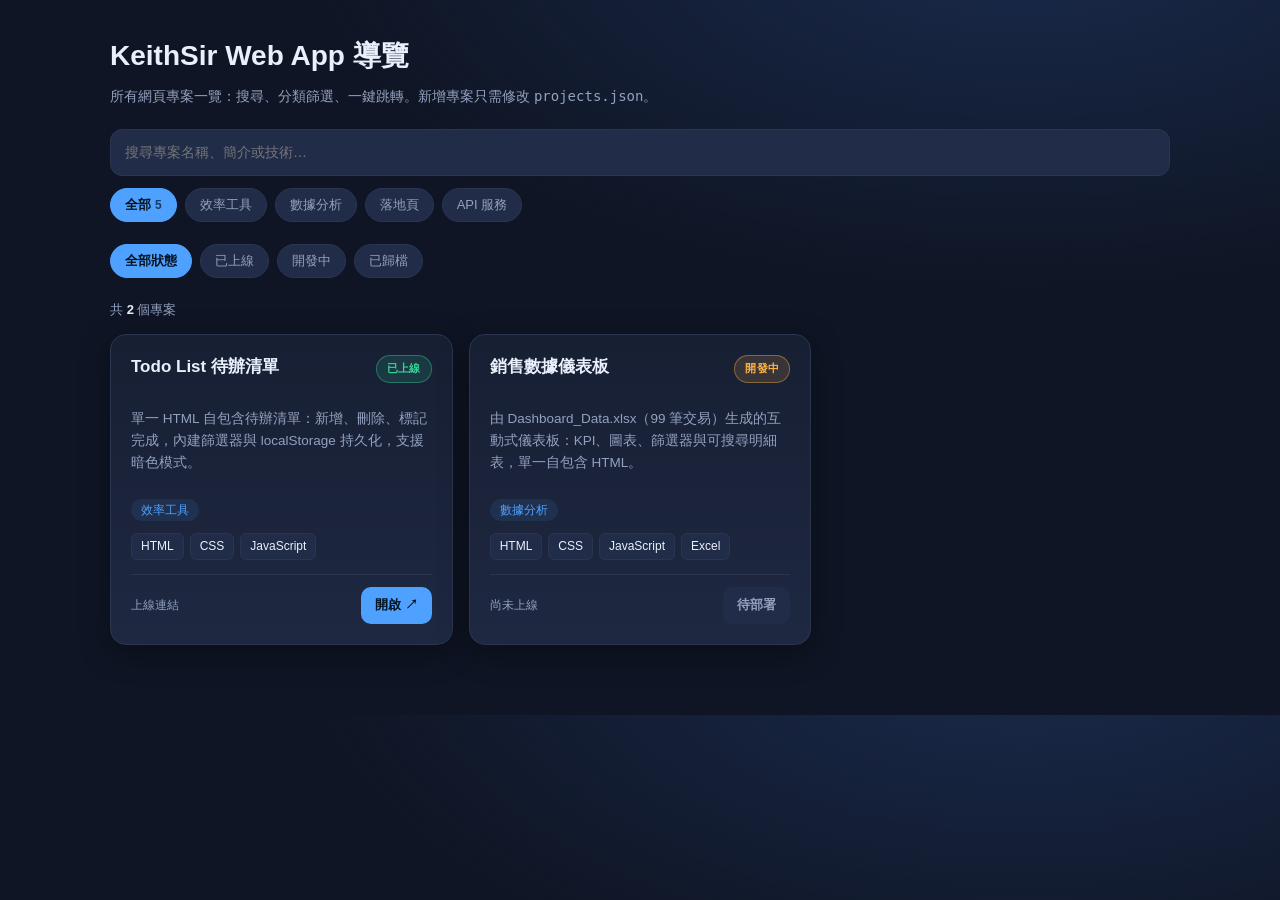
==== navigator/index.html @ 3a2b88e7 "Add Navigator landing: card grid + search + category/status filters, data-driven from projects.json" ====
<!DOCTYPE html>
<html lang="zh-Hant">
<head>
<meta charset="utf-8">
<meta name="viewport" content="width=device-width, initial-scale=1">
<title>KeithSir Web App 導覽</title>
<style>
:root{
  --bg:#0f1524; --panel:#171f33; --panel2:#1e2841; --line:#2a3550;
  --ink:#eaf0fb; --muted:#93a1bf; --accent:#4ea1ff; --good:#34d399;
  --warn:#ffb347; --archived:#8b95ab; --chip:#212c48;
  --shadow:0 8px 30px rgba(0,0,0,.35);
}
*{box-sizing:border-box}
body{margin:0;background:radial-gradient(1200px 600px at 80% -10%,#1a2b4d 0,transparent 60%),var(--bg);
  color:var(--ink);font:15px/1.6 -apple-system,BlinkMacSystemFont,"Segoe UI","Noto Sans TC","Microsoft JhengHei",sans-serif;
  -webkit-font-smoothing:antialiased}
.wrap{max-width:1100px;margin:0 auto;padding:34px 20px 70px}
header h1{font-size:28px;margin:0 0 6px}
header .sub{color:var(--muted);font-size:14px}
.toolbar{display:flex;flex-wrap:wrap;gap:12px;align-items:center;margin:22px 0 8px}
.search{flex:1 1 260px}
.search input{width:100%;background:var(--chip);border:1px solid var(--line);color:var(--ink);
  border-radius:12px;padding:11px 14px;font:inherit;font-size:14px}
.search input:focus{outline:none;border-color:var(--accent)}
.search .icon{margin-right:8px;opacity:.6}
.chips{display:flex;flex-wrap:wrap;gap:8px;margin:12px 0 22px}
.chip{background:var(--chip);border:1px solid var(--line);color:var(--muted);border-radius:999px;
  padding:7px 14px;font-size:13px;cursor:pointer;transition:all .15s;user-select:none}
.chip:hover{border-color:var(--accent);color:var(--ink)}
.chip.active{background:var(--accent);border-color:var(--accent);color:#04121f;font-weight:600}
.chip .n{opacity:.7;font-size:12px;margin-left:4px}
.grid{display:grid;gap:16px;grid-template-columns:repeat(auto-fill,minmax(300px,1fr))}
.card{background:linear-gradient(180deg,var(--panel),var(--panel2));border:1px solid var(--line);
  border-radius:16px;box-shadow:var(--shadow);padding:20px;display:flex;flex-direction:column;gap:12px;
  transition:transform .15s, border-color .15s}
.card:hover{transform:translateY(-3px);border-color:var(--accent)}
.card-top{display:flex;justify-content:space-between;align-items:flex-start;gap:10px}
.card h3{margin:0;font-size:17px;line-height:1.4}
.badge{font-size:11px;font-weight:700;padding:4px 10px;border-radius:999px;white-space:nowrap;letter-spacing:.3px}
.badge.live{background:rgba(52,211,153,.14);color:var(--good);border:1px solid rgba(52,211,153,.4)}
.badge.dev{background:rgba(255,179,71,.14);color:var(--warn);border:1px solid rgba(255,179,71,.4)}
.badge.archived{background:rgba(139,149,171,.14);color:var(--archived);border:1px solid rgba(139,149,171,.4)}
.desc{color:var(--muted);font-size:13.5px;flex:1}
.stack{display:flex;flex-wrap:wrap;gap:6px}
.stack span{background:var(--chip);border:1px solid var(--line);border-radius:6px;
  padding:3px 9px;font-size:12px;color:var(--ink)}
.cats{display:flex;flex-wrap:wrap;gap:6px}
.cats span{font-size:11.5px;color:var(--accent);background:rgba(78,161,255,.1);
  border-radius:999px;padding:2px 10px}
.card-foot{display:flex;justify-content:space-between;align-items:center;border-top:1px solid var(--line);padding-top:12px;margin-top:2px}
.card-foot .count{font-size:12px;color:var(--muted)}
.btn{display:inline-flex;align-items:center;gap:6px;background:var(--accent);color:#04121f;font-weight:600;
  font-size:13px;border-radius:10px;padding:8px 14px;text-decoration:none;transition:filter .15s}
.btn:hover{filter:brightness(1.1)}
.btn.disabled{background:var(--chip);color:var(--muted);pointer-events:none}
.empty{text-align:center;padding:60px 20px;color:var(--muted)}
.empty .big{font-size:40px;margin-bottom:10px}
.error{border:1px solid #ff6b6b;background:rgba(255,107,107,.08);border-radius:12px;padding:16px 18px;
  font-size:14px;margin-top:20px}
.error code{background:var(--chip);padding:2px 8px;border-radius:6px;font-size:13px}
.result-info{font-size:13px;color:var(--muted);margin:0 0 14px}
.result-info b{color:var(--ink)}
@media print{
  body{background:#fff;color:#111}
  .wrap{max-width:100%;padding:0}
  .card{box-shadow:none;border:1px solid #ccc;background:#fff;transform:none}
  *{color:#111!important}
  .desc,.badge,.stack span,.cats span{color:#333!important}
  .toolbar,.chips{display:none!important}
}
</style>
</head>
<body>
<div class="wrap">
  <header>
    <h1>KeithSir Web App 導覽</h1>
    <div class="sub">所有網頁專案一覽：搜尋、分類篩選、一鍵跳轉。新增專案只需修改 <code>projects.json</code>。</div>
  </header>

  <div class="toolbar">
    <div class="search">
      <input type="search" id="q" placeholder="搜尋專案名稱、簡介或技術…" aria-label="搜尋專案">
    </div>
  </div>

  <div class="chips" id="catChips" role="group" aria-label="分類篩選"></div>
  <div class="chips" id="statusChips" role="group" aria-label="狀態篩選"></div>

  <p class="result-info" id="resultInfo" aria-live="polite"></p>

  <main>
    <div id="errorBox" class="error" hidden></div>
    <div class="grid" id="grid"></div>
    <div class="empty" id="empty" hidden>
      <div class="big">🔍</div>
      <div>找不到符合條件的專案，請嘗試其他搜尋字或重設篩選。</div>
      <button class="btn" id="resetAll" style="margin-top:14px">重設篩選</button>
    </div>
  </main>
</div>

<script>
/* ===== 資料來源：navigator/projects.json（唯一需修改的檔案） ===== */
let DATA = null;
const state = { q:'', cat:'all', status:'all' };

async function load(){
  const box = document.getElementById('errorBox');
  try{
    const res = await fetch('projects.json', {cache:'no-cache'});
    if(!res.ok) throw new Error('HTTP '+res.status);
    DATA = await res.json();
    if(!DATA || !Array.isArray(DATA.projects)) throw new Error('projects.json 格式錯誤（缺少 projects 陣列）');
    init();
  }catch(e){
    box.hidden = false;
    box.innerHTML = '<b>無法載入 projects.json</b>：'+esc(e.message)+
      (location.protocol==='file:'
        ? '<br><br>本頁需要透過 HTTP 開啟（GitHub Pages 或本地伺服器）。可執行：<code>python3 -m http.server</code> 後再瀏覽。'
        : '<br><br>請確認 <code>projects.json</code> 位於同目錄且為合法 JSON。');
    document.getElementById('grid').hidden = true;
  }
}
function esc(s){return String(s).replace(/[&<>"]/g,c=>({'&':'&amp;','<':'&lt;','>':'&gt;','"':'&quot;'}[c]));}

function init(){
  buildChips();
  render();
}

function buildChips(){
  // category chips: "all" + each label key present in data
  const cats = new Set();
  DATA.projects.forEach(p=>(p.categories||[]).forEach(c=>cats.add(c)));
  const catKeys = DATA.categoryLabels ? Object.keys(DATA.categoryLabels) : [];
  const catSet = new Set([...catKeys, ...cats]);
  const cEl = document.getElementById('catChips');
  cEl.innerHTML = chip('cat','all','全部',catSet.size+1) +
    [...catSet].map(k=>chip('cat',k,(DATA.categoryLabels&&DATA.categoryLabels[k])||k,null)).join('');
  // status chips
  const sKeys = DATA.statusLabels ? Object.keys(DATA.statusLabels) : ['live','dev','archived'];
  document.getElementById('statusChips').innerHTML =
    chip('status','all','全部狀態',null) +
    sKeys.map(k=>chip('status',k,(DATA.statusLabels&&DATA.statusLabels[k])||k,null)).join('');
  cEl.querySelectorAll('.chip').forEach(el=>{
    el.onclick=()=>{state.cat=el.dataset.v;syncChips('cat',cEl);render();};
  });
  document.querySelectorAll('#statusChips .chip').forEach(el=>{
    el.onclick=()=>{state.status=el.dataset.v;syncChips('status',document.getElementById('statusChips'));render();};
  });
  document.getElementById('q').oninput = e=>{state.q=e.target.value;render();};
  document.getElementById('resetAll').onclick = reset;
}
function chip(type,v,label,count){
  return `<button class="chip${v===state[type]?' active':''}" data-v="${esc(v)}" aria-pressed="${v===state[type]}">${esc(label)}${count!==null?`<span class="n">${count}</span>`:''}</button>`;
}
function syncChips(type,root){
  root.querySelectorAll('.chip').forEach(el=>{
    const on = el.dataset.v===state[type];
    el.classList.toggle('active',on);
    el.setAttribute('aria-pressed',on);
  });
}
function reset(){
  state.q='';state.cat='all';state.status='all';
  document.getElementById('q').value='';
  syncChips('cat',document.getElementById('catChips'));
  syncChips('status',document.getElementById('statusChips'));
  render();
}

function filtered(){
  const q = state.q.trim().toLowerCase();
  return DATA.projects.filter(p=>{
    if(state.cat!=='all' && !(p.categories||[]).includes(state.cat)) return false;
    if(state.status!=='all' && p.status!==state.status) return false;
    if(q){
      const hay = [p.name,p.description,(p.stack||[]).join(' '),(p.categories||[]).join(' ')]
        .join(' ').toLowerCase();
      if(!hay.includes(q)) return false;
    }
    return true;
  });
}

function render(){
  syncChips('cat',document.getElementById('catChips'));
  syncChips('status',document.getElementById('statusChips'));
  const rows = filtered();
  const grid = document.getElementById('grid');
  const empty = document.getElementById('empty');
  document.getElementById('resultInfo').innerHTML =
    `共 <b>${DATA.projects.length}</b> 個專案` +
    (rows.length!==DATA.projects.length?`，目前顯示 <b>${rows.length}</b>`:'');

  if(!rows.length){grid.innerHTML='';grid.hidden=true;empty.hidden=false;return;}
  empty.hidden=true;grid.hidden=false;
  grid.innerHTML = rows.map(p=>{
    const sLabel=(DATA.statusLabels&&DATA.statusLabels[p.status])||p.status||'未知';
    const hasUrl = !!p.url;
    return `<article class="card">
      <div class="card-top">
        <h3>${esc(p.name)}</h3>
        <span class="badge ${esc(p.status||'archived')}" title="狀態">${esc(sLabel)}</span>
      </div>
      <p class="desc">${esc(p.description||'')}</p>
      <div class="cats">${(p.categories||[]).map(c=>`<span>${esc((DATA.categoryLabels&&DATA.categoryLabels[c])||c)}</span>`).join('')}</div>
      <div class="stack">${(p.stack||[]).map(s=>`<span>${esc(s)}</span>`).join('')}</div>
      <div class="card-foot">
        <span class="count">${hasUrl?'上線連結':'尚未上線'}</span>
        ${hasUrl
          ? `<a class="btn" href="${esc(p.url)}" target="_blank" rel="noopener noreferrer">開啟 ↗</a>`
          : `<span class="btn disabled">待部署</span>`}
      </div>
    </article>`;
  }).join('');
}
load();
</script>
</body>
</html>
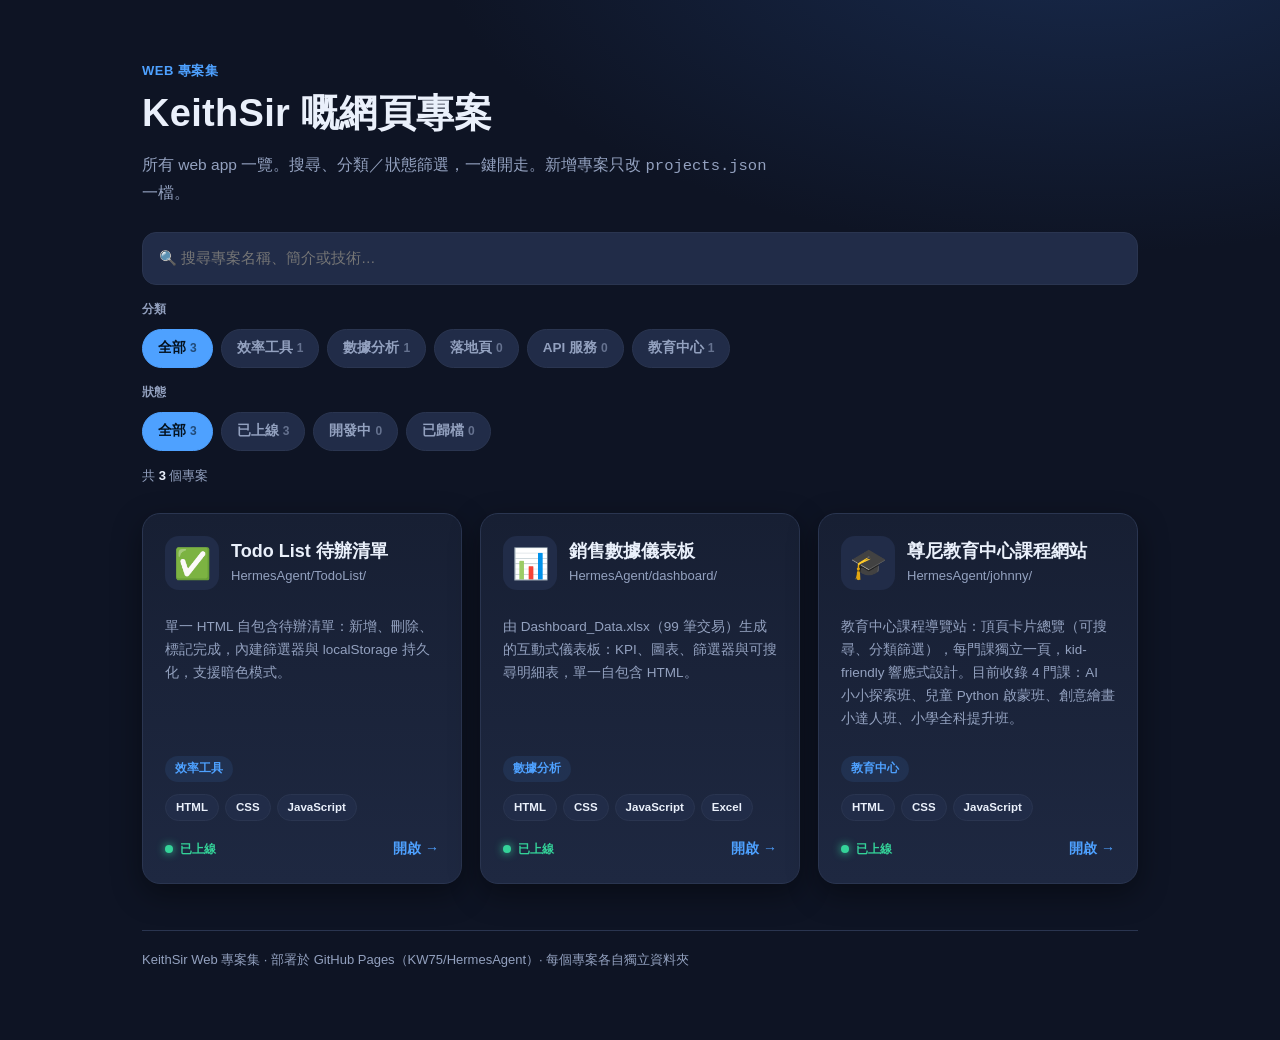
==== commit 070b7d6c: "Merge navigator into root: data-driven hub at root, navigator/ now redirects" ====
--- a/navigator/index.html
+++ b/navigator/index.html
@@ -2,221 +2,10 @@
 <html lang="zh-Hant">
 <head>
 <meta charset="utf-8">
-<meta name="viewport" content="width=device-width, initial-scale=1">
-<title>KeithSir Web App 導覽</title>
-<style>
-:root{
-  --bg:#0f1524; --panel:#171f33; --panel2:#1e2841; --line:#2a3550;
-  --ink:#eaf0fb; --muted:#93a1bf; --accent:#4ea1ff; --good:#34d399;
-  --warn:#ffb347; --archived:#8b95ab; --chip:#212c48;
-  --shadow:0 8px 30px rgba(0,0,0,.35);
-}
-*{box-sizing:border-box}
-body{margin:0;background:radial-gradient(1200px 600px at 80% -10%,#1a2b4d 0,transparent 60%),var(--bg);
-  color:var(--ink);font:15px/1.6 -apple-system,BlinkMacSystemFont,"Segoe UI","Noto Sans TC","Microsoft JhengHei",sans-serif;
-  -webkit-font-smoothing:antialiased}
-.wrap{max-width:1100px;margin:0 auto;padding:34px 20px 70px}
-header h1{font-size:28px;margin:0 0 6px}
-header .sub{color:var(--muted);font-size:14px}
-.toolbar{display:flex;flex-wrap:wrap;gap:12px;align-items:center;margin:22px 0 8px}
-.search{flex:1 1 260px}
-.search input{width:100%;background:var(--chip);border:1px solid var(--line);color:var(--ink);
-  border-radius:12px;padding:11px 14px;font:inherit;font-size:14px}
-.search input:focus{outline:none;border-color:var(--accent)}
-.search .icon{margin-right:8px;opacity:.6}
-.chips{display:flex;flex-wrap:wrap;gap:8px;margin:12px 0 22px}
-.chip{background:var(--chip);border:1px solid var(--line);color:var(--muted);border-radius:999px;
-  padding:7px 14px;font-size:13px;cursor:pointer;transition:all .15s;user-select:none}
-.chip:hover{border-color:var(--accent);color:var(--ink)}
-.chip.active{background:var(--accent);border-color:var(--accent);color:#04121f;font-weight:600}
-.chip .n{opacity:.7;font-size:12px;margin-left:4px}
-.grid{display:grid;gap:16px;grid-template-columns:repeat(auto-fill,minmax(300px,1fr))}
-.card{background:linear-gradient(180deg,var(--panel),var(--panel2));border:1px solid var(--line);
-  border-radius:16px;box-shadow:var(--shadow);padding:20px;display:flex;flex-direction:column;gap:12px;
-  transition:transform .15s, border-color .15s}
-.card:hover{transform:translateY(-3px);border-color:var(--accent)}
-.card-top{display:flex;justify-content:space-between;align-items:flex-start;gap:10px}
-.card h3{margin:0;font-size:17px;line-height:1.4}
-.badge{font-size:11px;font-weight:700;padding:4px 10px;border-radius:999px;white-space:nowrap;letter-spacing:.3px}
-.badge.live{background:rgba(52,211,153,.14);color:var(--good);border:1px solid rgba(52,211,153,.4)}
-.badge.dev{background:rgba(255,179,71,.14);color:var(--warn);border:1px solid rgba(255,179,71,.4)}
-.badge.archived{background:rgba(139,149,171,.14);color:var(--archived);border:1px solid rgba(139,149,171,.4)}
-.desc{color:var(--muted);font-size:13.5px;flex:1}
-.stack{display:flex;flex-wrap:wrap;gap:6px}
-.stack span{background:var(--chip);border:1px solid var(--line);border-radius:6px;
-  padding:3px 9px;font-size:12px;color:var(--ink)}
-.cats{display:flex;flex-wrap:wrap;gap:6px}
-.cats span{font-size:11.5px;color:var(--accent);background:rgba(78,161,255,.1);
-  border-radius:999px;padding:2px 10px}
-.card-foot{display:flex;justify-content:space-between;align-items:center;border-top:1px solid var(--line);padding-top:12px;margin-top:2px}
-.card-foot .count{font-size:12px;color:var(--muted)}
-.btn{display:inline-flex;align-items:center;gap:6px;background:var(--accent);color:#04121f;font-weight:600;
-  font-size:13px;border-radius:10px;padding:8px 14px;text-decoration:none;transition:filter .15s}
-.btn:hover{filter:brightness(1.1)}
-.btn.disabled{background:var(--chip);color:var(--muted);pointer-events:none}
-.empty{text-align:center;padding:60px 20px;color:var(--muted)}
-.empty .big{font-size:40px;margin-bottom:10px}
-.error{border:1px solid #ff6b6b;background:rgba(255,107,107,.08);border-radius:12px;padding:16px 18px;
-  font-size:14px;margin-top:20px}
-.error code{background:var(--chip);padding:2px 8px;border-radius:6px;font-size:13px}
-.result-info{font-size:13px;color:var(--muted);margin:0 0 14px}
-.result-info b{color:var(--ink)}
-@media print{
-  body{background:#fff;color:#111}
-  .wrap{max-width:100%;padding:0}
-  .card{box-shadow:none;border:1px solid #ccc;background:#fff;transform:none}
-  *{color:#111!important}
-  .desc,.badge,.stack span,.cats span{color:#333!important}
-  .toolbar,.chips{display:none!important}
-}
-</style>
+<meta http-equiv="refresh" content="0; url=../">
+<title>Redirecting…</title>
 </head>
 <body>
-<div class="wrap">
-  <header>
-    <h1>KeithSir Web App 導覽</h1>
-    <div class="sub">所有網頁專案一覽：搜尋、分類篩選、一鍵跳轉。新增專案只需修改 <code>projects.json</code>。</div>
-  </header>
-
-  <div class="toolbar">
-    <div class="search">
-      <input type="search" id="q" placeholder="搜尋專案名稱、簡介或技術…" aria-label="搜尋專案">
-    </div>
-  </div>
-
-  <div class="chips" id="catChips" role="group" aria-label="分類篩選"></div>
-  <div class="chips" id="statusChips" role="group" aria-label="狀態篩選"></div>
-
-  <p class="result-info" id="resultInfo" aria-live="polite"></p>
-
-  <main>
-    <div id="errorBox" class="error" hidden></div>
-    <div class="grid" id="grid"></div>
-    <div class="empty" id="empty" hidden>
-      <div class="big">🔍</div>
-      <div>找不到符合條件的專案，請嘗試其他搜尋字或重設篩選。</div>
-      <button class="btn" id="resetAll" style="margin-top:14px">重設篩選</button>
-    </div>
-  </main>
-</div>
-
-<script>
-/* ===== 資料來源：navigator/projects.json（唯一需修改的檔案） ===== */
-let DATA = null;
-const state = { q:'', cat:'all', status:'all' };
-
-async function load(){
-  const box = document.getElementById('errorBox');
-  try{
-    const res = await fetch('projects.json', {cache:'no-cache'});
-    if(!res.ok) throw new Error('HTTP '+res.status);
-    DATA = await res.json();
-    if(!DATA || !Array.isArray(DATA.projects)) throw new Error('projects.json 格式錯誤（缺少 projects 陣列）');
-    init();
-  }catch(e){
-    box.hidden = false;
-    box.innerHTML = '<b>無法載入 projects.json</b>：'+esc(e.message)+
-      (location.protocol==='file:'
-        ? '<br><br>本頁需要透過 HTTP 開啟（GitHub Pages 或本地伺服器）。可執行：<code>python3 -m http.server</code> 後再瀏覽。'
-        : '<br><br>請確認 <code>projects.json</code> 位於同目錄且為合法 JSON。');
-    document.getElementById('grid').hidden = true;
-  }
-}
-function esc(s){return String(s).replace(/[&<>"]/g,c=>({'&':'&amp;','<':'&lt;','>':'&gt;','"':'&quot;'}[c]));}
-
-function init(){
-  buildChips();
-  render();
-}
-
-function buildChips(){
-  // category chips: "all" + each label key present in data
-  const cats = new Set();
-  DATA.projects.forEach(p=>(p.categories||[]).forEach(c=>cats.add(c)));
-  const catKeys = DATA.categoryLabels ? Object.keys(DATA.categoryLabels) : [];
-  const catSet = new Set([...catKeys, ...cats]);
-  const cEl = document.getElementById('catChips');
-  cEl.innerHTML = chip('cat','all','全部',catSet.size+1) +
-    [...catSet].map(k=>chip('cat',k,(DATA.categoryLabels&&DATA.categoryLabels[k])||k,null)).join('');
-  // status chips
-  const sKeys = DATA.statusLabels ? Object.keys(DATA.statusLabels) : ['live','dev','archived'];
-  document.getElementById('statusChips').innerHTML =
-    chip('status','all','全部狀態',null) +
-    sKeys.map(k=>chip('status',k,(DATA.statusLabels&&DATA.statusLabels[k])||k,null)).join('');
-  cEl.querySelectorAll('.chip').forEach(el=>{
-    el.onclick=()=>{state.cat=el.dataset.v;syncChips('cat',cEl);render();};
-  });
-  document.querySelectorAll('#statusChips .chip').forEach(el=>{
-    el.onclick=()=>{state.status=el.dataset.v;syncChips('status',document.getElementById('statusChips'));render();};
-  });
-  document.getElementById('q').oninput = e=>{state.q=e.target.value;render();};
-  document.getElementById('resetAll').onclick = reset;
-}
-function chip(type,v,label,count){
-  return `<button class="chip${v===state[type]?' active':''}" data-v="${esc(v)}" aria-pressed="${v===state[type]}">${esc(label)}${count!==null?`<span class="n">${count}</span>`:''}</button>`;
-}
-function syncChips(type,root){
-  root.querySelectorAll('.chip').forEach(el=>{
-    const on = el.dataset.v===state[type];
-    el.classList.toggle('active',on);
-    el.setAttribute('aria-pressed',on);
-  });
-}
-function reset(){
-  state.q='';state.cat='all';state.status='all';
-  document.getElementById('q').value='';
-  syncChips('cat',document.getElementById('catChips'));
-  syncChips('status',document.getElementById('statusChips'));
-  render();
-}
-
-function filtered(){
-  const q = state.q.trim().toLowerCase();
-  return DATA.projects.filter(p=>{
-    if(state.cat!=='all' && !(p.categories||[]).includes(state.cat)) return false;
-    if(state.status!=='all' && p.status!==state.status) return false;
-    if(q){
-      const hay = [p.name,p.description,(p.stack||[]).join(' '),(p.categories||[]).join(' ')]
-        .join(' ').toLowerCase();
-      if(!hay.includes(q)) return false;
-    }
-    return true;
-  });
-}
-
-function render(){
-  syncChips('cat',document.getElementById('catChips'));
-  syncChips('status',document.getElementById('statusChips'));
-  const rows = filtered();
-  const grid = document.getElementById('grid');
-  const empty = document.getElementById('empty');
-  document.getElementById('resultInfo').innerHTML =
-    `共 <b>${DATA.projects.length}</b> 個專案` +
-    (rows.length!==DATA.projects.length?`，目前顯示 <b>${rows.length}</b>`:'');
-
-  if(!rows.length){grid.innerHTML='';grid.hidden=true;empty.hidden=false;return;}
-  empty.hidden=true;grid.hidden=false;
-  grid.innerHTML = rows.map(p=>{
-    const sLabel=(DATA.statusLabels&&DATA.statusLabels[p.status])||p.status||'未知';
-    const hasUrl = !!p.url;
-    return `<article class="card">
-      <div class="card-top">
-        <h3>${esc(p.name)}</h3>
-        <span class="badge ${esc(p.status||'archived')}" title="狀態">${esc(sLabel)}</span>
-      </div>
-      <p class="desc">${esc(p.description||'')}</p>
-      <div class="cats">${(p.categories||[]).map(c=>`<span>${esc((DATA.categoryLabels&&DATA.categoryLabels[c])||c)}</span>`).join('')}</div>
-      <div class="stack">${(p.stack||[]).map(s=>`<span>${esc(s)}</span>`).join('')}</div>
-      <div class="card-foot">
-        <span class="count">${hasUrl?'上線連結':'尚未上線'}</span>
-        ${hasUrl
-          ? `<a class="btn" href="${esc(p.url)}" target="_blank" rel="noopener noreferrer">開啟 ↗</a>`
-          : `<span class="btn disabled">待部署</span>`}
-      </div>
-    </article>`;
-  }).join('');
-}
-load();
-</script>
+<p>導覽功能已合併入 <a href="../">主頁</a>（根目錄），0 秒後自動轉去。</p>
 </body>
 </html>
